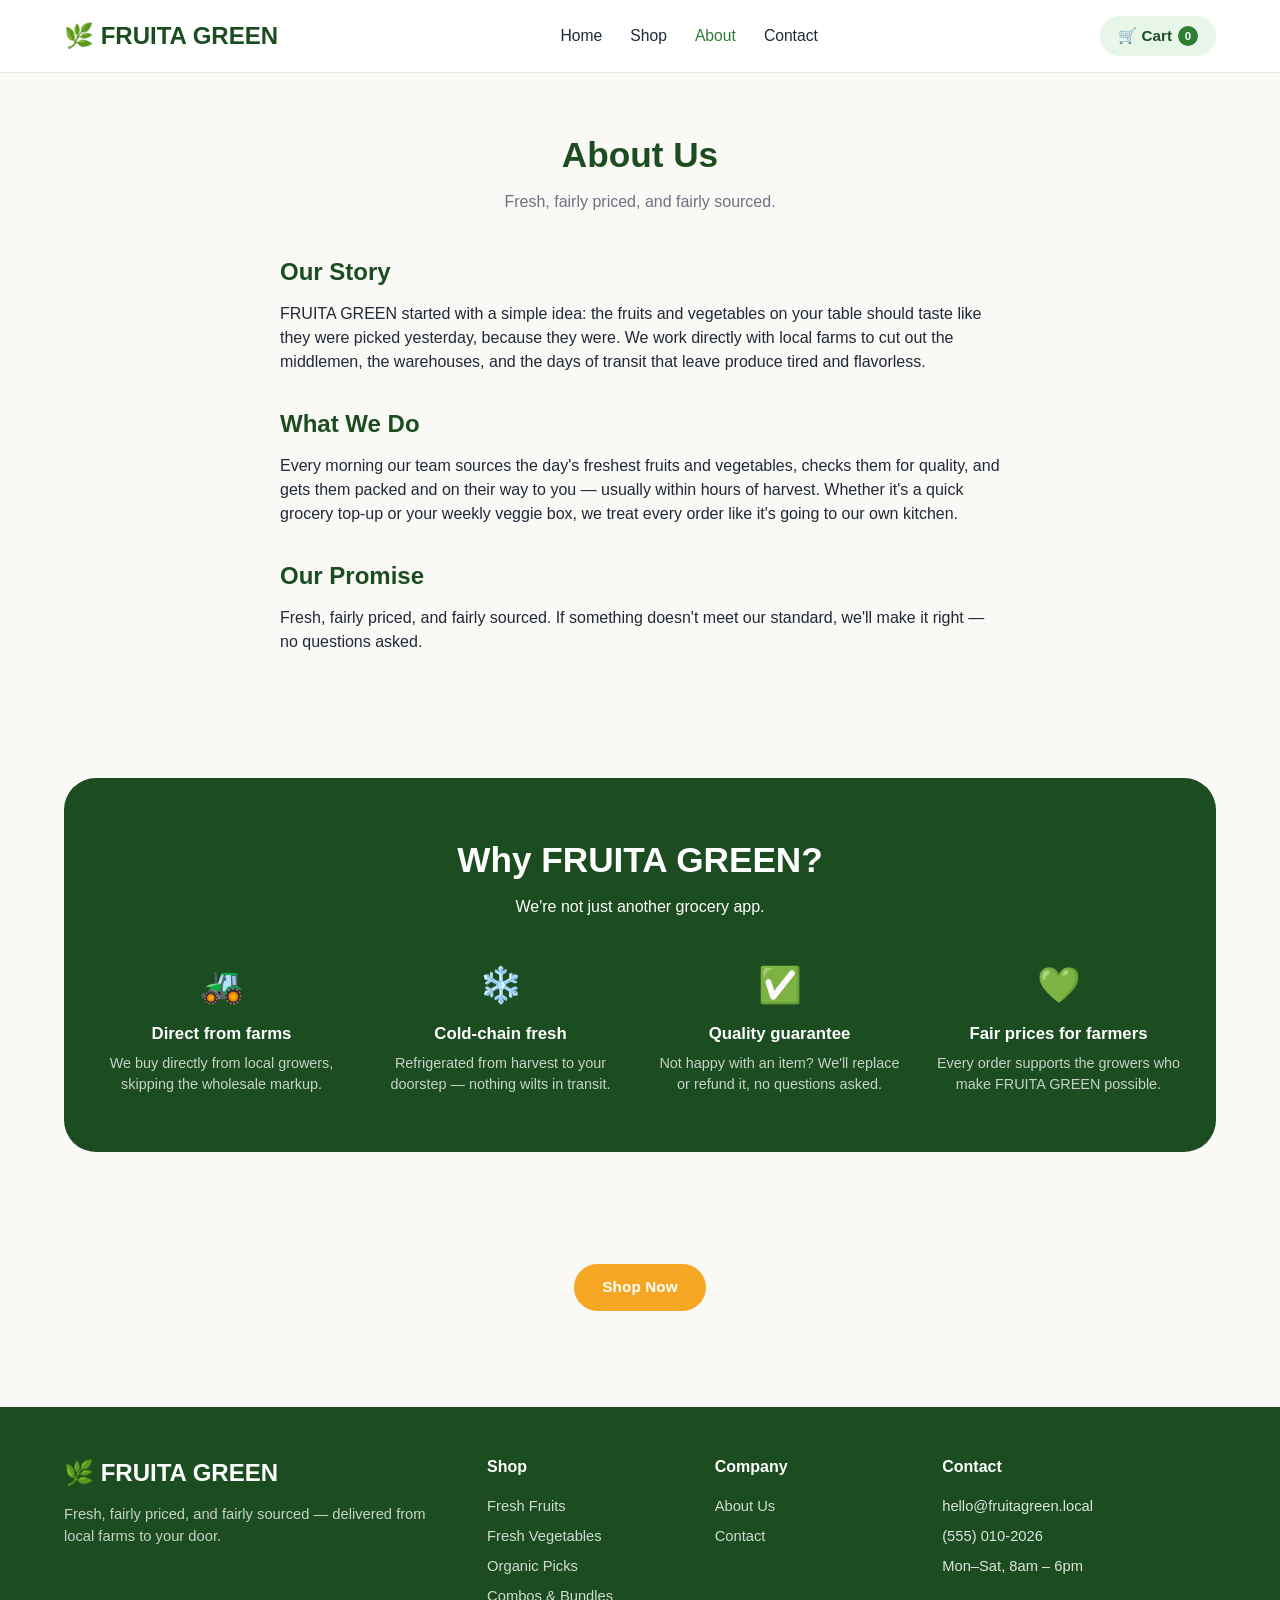
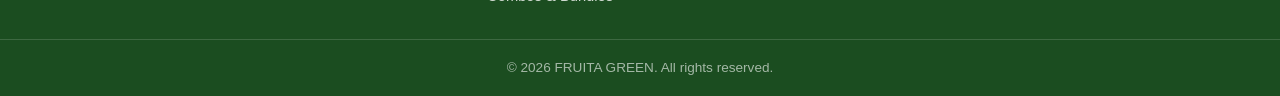
==== about.html @ 2a396cbd "Initial commit: FRUITA GREEN static storefront Static HTML/CSS/JS site rebuilt from the WooCommerce " ====
<!DOCTYPE html>
<html lang="en">
<head>
<meta charset="UTF-8">
<meta name="viewport" content="width=device-width, initial-scale=1.0">
<title>About Us — FRUITA GREEN</title>
<meta name="description" content="FRUITA GREEN sources the freshest fruits and vegetables directly from local farms.">
<link rel="stylesheet" href="styles.css">
</head>
<body>

<header class="site-header">
	<div class="site-header__inner">
		<a href="index.html" class="site-title">FRUITA GREEN</a>
		<nav class="main-navigation">
			<ul>
				<li><a href="index.html">Home</a></li>
				<li><a href="shop.html">Shop</a></li>
				<li><a href="about.html" class="active">About</a></li>
				<li><a href="contact.html">Contact</a></li>
			</ul>
		</nav>
		<div class="header-actions">
			<button type="button" class="cart-toggle" aria-label="Open cart">🛒 Cart <span class="cart-count">0</span></button>
			<button type="button" class="nav-toggle" aria-label="Toggle menu">☰</button>
		</div>
	</div>
</header>

<main>
	<section class="fg-section">
		<div class="fg-section__header">
			<h2>About Us</h2>
			<p>Fresh, fairly priced, and fairly sourced.</p>
		</div>

		<div class="fg-prose">
			<h2>Our Story</h2>
			<p>FRUITA GREEN started with a simple idea: the fruits and vegetables on your table should taste like they were picked yesterday, because they were. We work directly with local farms to cut out the middlemen, the warehouses, and the days of transit that leave produce tired and flavorless.</p>

			<h2>What We Do</h2>
			<p>Every morning our team sources the day's freshest fruits and vegetables, checks them for quality, and gets them packed and on their way to you — usually within hours of harvest. Whether it's a quick grocery top-up or your weekly veggie box, we treat every order like it's going to our own kitchen.</p>

			<h2>Our Promise</h2>
			<p>Fresh, fairly priced, and fairly sourced. If something doesn't meet our standard, we'll make it right — no questions asked.</p>
		</div>
	</section>

	<section class="fg-section">
		<div class="fg-why">
			<div class="fg-section__header">
				<h2>Why FRUITA GREEN?</h2>
				<p>We're not just another grocery app.</p>
			</div>
			<div class="fg-why-grid">
				<div class="fg-why-item">
					<span class="fg-why-item__icon">🚜</span>
					<h3>Direct from farms</h3>
					<p>We buy directly from local growers, skipping the wholesale markup.</p>
				</div>
				<div class="fg-why-item">
					<span class="fg-why-item__icon">❄️</span>
					<h3>Cold-chain fresh</h3>
					<p>Refrigerated from harvest to your doorstep — nothing wilts in transit.</p>
				</div>
				<div class="fg-why-item">
					<span class="fg-why-item__icon">✅</span>
					<h3>Quality guarantee</h3>
					<p>Not happy with an item? We'll replace or refund it, no questions asked.</p>
				</div>
				<div class="fg-why-item">
					<span class="fg-why-item__icon">💚</span>
					<h3>Fair prices for farmers</h3>
					<p>Every order supports the growers who make FRUITA GREEN possible.</p>
				</div>
			</div>
		</div>
	</section>

	<section class="fg-section" style="text-align:center;">
		<a class="button alt" href="shop.html">Shop Now</a>
	</section>
</main>

<footer class="site-footer">
	<div class="container">
		<div>
			<a href="index.html" class="site-title" style="color:#fff;">FRUITA GREEN</a>
			<p style="margin-top:12px;">Fresh, fairly priced, and fairly sourced — delivered from local farms to your door.</p>
		</div>
		<div>
			<h4>Shop</h4>
			<ul>
				<li><a href="shop.html?cat=fresh-fruits">Fresh Fruits</a></li>
				<li><a href="shop.html?cat=fresh-vegetables">Fresh Vegetables</a></li>
				<li><a href="shop.html?cat=organic-picks">Organic Picks</a></li>
				<li><a href="shop.html?cat=combos-bundles">Combos &amp; Bundles</a></li>
			</ul>
		</div>
		<div>
			<h4>Company</h4>
			<ul>
				<li><a href="about.html">About Us</a></li>
				<li><a href="contact.html">Contact</a></li>
			</ul>
		</div>
		<div>
			<h4>Contact</h4>
			<ul>
				<li>hello@fruitagreen.local</li>
				<li>(555) 010-2026</li>
				<li>Mon–Sat, 8am – 6pm</li>
			</ul>
		</div>
	</div>
	<div class="footer-bottom">&copy; 2026 FRUITA GREEN. All rights reserved.</div>
</footer>

<div class="cart-overlay"></div>
<div class="cart-drawer">
	<div class="cart-drawer__header">
		<h3>Your Cart</h3>
		<button type="button" class="cart-drawer__close" aria-label="Close cart">&times;</button>
	</div>
	<div class="cart-drawer__items"></div>
	<div class="cart-drawer__footer">
		<div class="cart-drawer__subtotal"><span>Subtotal</span><span class="cart-drawer__subtotal-value">$0.00</span></div>
		<button type="button" class="button alt cart-drawer__checkout">Place Order</button>
		<p class="cart-confirm">Thanks! This is a demo storefront, so no payment is taken here — call <strong>(555) 010-2026</strong> or email <strong>hello@fruitagreen.local</strong> with your cart and we'll confirm delivery.</p>
	</div>
</div>
<div class="toast"></div>

<script src="products.js"></script>
<script src="script.js"></script>
</body>
</html>
---- styles.css ----
/* FRUITA GREEN — static site styles, built from the brand tokens in
   wordpress/wp-content/themes/fruitagreen-child/style.css */

:root {
	--fg-green-900: #1B4D20;
	--fg-green-700: #2E7D32;
	--fg-green-500: #4CAF50;
	--fg-green-200: #C8E6C9;
	--fg-green-100: #E8F5E9;
	--fg-orange: #F5A623;
	--fg-orange-dark: #D98A0A;
	--fg-cream: #FAF9F6;
	--fg-white: #FFFFFF;
	--fg-text: #1F2937;
	--fg-text-muted: #6B7280;
	--fg-border: #E5E7EB;
	--fg-radius: 14px;
	--fg-radius-sm: 8px;
	--fg-shadow: 0 4px 16px rgba(27, 77, 32, 0.08);
	--fg-font-heading: 'Poppins', -apple-system, BlinkMacSystemFont, sans-serif;
	--fg-font-body: 'Inter', -apple-system, BlinkMacSystemFont, sans-serif;
}

* { box-sizing: border-box; }
html { scroll-behavior: smooth; }
body {
	margin: 0;
	font-family: var(--fg-font-body);
	color: var(--fg-text);
	background: var(--fg-cream);
	line-height: 1.5;
}
img { max-width: 100%; }
a { color: var(--fg-green-700); text-decoration: none; }
a:hover { color: var(--fg-orange-dark); }
h1, h2, h3, h4 {
	font-family: var(--fg-font-heading);
	font-weight: 600;
	color: var(--fg-green-900);
	margin: 0 0 12px;
}
p { margin: 0 0 12px; color: var(--fg-text); }
ul { margin: 0; padding: 0; list-style: none; }

.container { max-width: 1200px; margin: 0 auto; padding: 0 24px; }

/* Buttons */
.button {
	display: inline-block;
	background: var(--fg-green-700);
	color: var(--fg-white);
	border: none;
	border-radius: 999px;
	padding: 12px 28px;
	font-weight: 600;
	font-size: 0.95em;
	letter-spacing: 0.01em;
	cursor: pointer;
	transition: background 0.2s ease, transform 0.15s ease;
}
.button:hover { background: var(--fg-orange); color: var(--fg-white); transform: translateY(-1px); }
.button.alt { background: var(--fg-orange); }
.button.alt:hover { background: var(--fg-orange-dark); }
.button.outline { background: transparent; color: var(--fg-green-700); border: 2px solid var(--fg-green-700); padding: 10px 26px; }
.button.outline:hover { background: var(--fg-green-700); color: var(--fg-white); }
.button.small { padding: 8px 18px; font-size: 0.85em; }
.button:disabled { opacity: 0.6; cursor: not-allowed; transform: none; }

/* Header */
.site-header {
	background: var(--fg-white);
	border-bottom: 1px solid var(--fg-border);
	position: sticky;
	top: 0;
	z-index: 50;
}
.site-header__inner {
	display: flex;
	align-items: center;
	justify-content: space-between;
	padding: 16px 24px;
	max-width: 1200px;
	margin: 0 auto;
	gap: 16px;
}
.site-title {
	font-family: var(--fg-font-heading);
	font-size: 1.5em;
	font-weight: 700;
	color: var(--fg-green-900);
	white-space: nowrap;
}
.site-title::before { content: "🌿 "; }

.main-navigation ul { display: flex; gap: 28px; }
.main-navigation a {
	font-weight: 500;
	color: var(--fg-text);
	font-size: 0.98em;
}
.main-navigation a:hover, .main-navigation a.active { color: var(--fg-green-700); }

.header-actions { display: flex; align-items: center; gap: 12px; }
.nav-toggle {
	display: none;
	background: none;
	border: none;
	font-size: 1.5em;
	cursor: pointer;
	color: var(--fg-green-900);
}

.cart-toggle {
	position: relative;
	background: var(--fg-green-100);
	border: none;
	border-radius: 999px;
	padding: 10px 18px;
	font-weight: 600;
	color: var(--fg-green-900);
	cursor: pointer;
	font-size: 0.95em;
	display: flex;
	align-items: center;
	gap: 6px;
}
.cart-toggle:hover { background: var(--fg-green-200); }
.cart-count {
	background: var(--fg-green-700);
	color: var(--fg-white);
	border-radius: 999px;
	min-width: 20px;
	height: 20px;
	font-size: 0.75em;
	display: inline-flex;
	align-items: center;
	justify-content: center;
	padding: 0 5px;
}

/* Hero */
.fg-hero {
	background: linear-gradient(135deg, var(--fg-green-100) 0%, var(--fg-cream) 60%);
	padding: 72px 24px;
	text-align: center;
	border-radius: 0 0 32px 32px;
}
.fg-hero__eyebrow {
	display: inline-block;
	background: var(--fg-green-200);
	color: var(--fg-green-900);
	font-weight: 600;
	font-size: 0.8em;
	padding: 6px 16px;
	border-radius: 999px;
	margin-bottom: 16px;
}
.fg-hero__title {
	font-size: clamp(2rem, 4vw, 3.2rem);
	margin: 0 0 16px;
	line-height: 1.15;
}
.fg-hero__title span { color: var(--fg-green-700); }
.fg-hero__subtitle {
	max-width: 560px;
	margin: 0 auto 32px;
	color: var(--fg-text-muted);
	font-size: 1.1em;
}
.fg-hero__actions .button { margin: 0 8px; }

/* Trust strip */
.fg-trust {
	display: flex;
	flex-wrap: wrap;
	justify-content: center;
	gap: 32px;
	padding: 32px 24px;
	background: var(--fg-white);
	text-align: center;
}
.fg-trust__item { max-width: 200px; }
.fg-trust__icon { font-size: 2rem; display: block; margin-bottom: 8px; }
.fg-trust__label { font-weight: 600; color: var(--fg-green-900); display: block; }
.fg-trust__desc { font-size: 0.85em; color: var(--fg-text-muted); margin: 0; }

/* Section shell */
.fg-section { padding: 56px 24px; max-width: 1200px; margin: 0 auto; }
.fg-section__header { text-align: center; max-width: 560px; margin: 0 auto 40px; }
.fg-section__header h2 { font-size: clamp(1.6rem, 3vw, 2.2rem); margin-bottom: 8px; }
.fg-section__header p { color: var(--fg-text-muted); margin: 0; }

/* Category tiles */
.fg-categories {
	display: grid;
	grid-template-columns: repeat(auto-fit, minmax(220px, 1fr));
	gap: 24px;
}
.fg-category-card {
	background: var(--fg-white);
	border-radius: var(--fg-radius);
	padding: 28px 20px;
	text-align: center;
	box-shadow: var(--fg-shadow);
	transition: transform 0.2s ease, box-shadow 0.2s ease;
	display: block;
	border: 2px solid transparent;
	cursor: pointer;
}
.fg-category-card:hover, .fg-category-card.active {
	transform: translateY(-4px);
	box-shadow: 0 10px 24px rgba(27, 77, 32, 0.14);
}
.fg-category-card.active { border-color: var(--fg-green-500); }
.fg-category-card__icon { font-size: 2.4rem; display: block; margin-bottom: 12px; }
.fg-category-card__title { font-family: var(--fg-font-heading); font-weight: 600; color: var(--fg-green-900); display: block; margin-bottom: 4px; }
.fg-category-card__count { font-size: 0.85em; color: var(--fg-text-muted); }

/* Shop filter tabs */
.fg-filters {
	display: flex;
	flex-wrap: wrap;
	gap: 10px;
	justify-content: center;
	margin-bottom: 36px;
}
.fg-filter-btn {
	background: var(--fg-white);
	border: 1px solid var(--fg-border);
	color: var(--fg-text);
	border-radius: 999px;
	padding: 8px 20px;
	font-weight: 500;
	cursor: pointer;
	font-size: 0.9em;
}
.fg-filter-btn:hover { border-color: var(--fg-green-500); }
.fg-filter-btn.active { background: var(--fg-green-700); color: var(--fg-white); border-color: var(--fg-green-700); }

/* Product grid */
.products-grid {
	display: grid;
	grid-template-columns: repeat(auto-fill, minmax(230px, 1fr));
	gap: 24px;
}
.product-card {
	background: var(--fg-white);
	border-radius: var(--fg-radius);
	padding: 20px;
	box-shadow: var(--fg-shadow);
	position: relative;
	transition: transform 0.2s ease;
	display: flex;
	flex-direction: column;
}
.product-card:hover { transform: translateY(-4px); }
.product-card__media {
	background: var(--fg-green-100);
	border-radius: var(--fg-radius-sm);
	height: 120px;
	display: flex;
	align-items: center;
	justify-content: center;
	font-size: 3.2rem;
	margin-bottom: 14px;
}
.product-card__cat { font-size: 0.75em; color: var(--fg-text-muted); text-transform: uppercase; letter-spacing: 0.04em; margin-bottom: 4px; }
.product-card__title { font-size: 1.02em; margin-bottom: 6px; }
.product-card__desc { font-size: 0.85em; color: var(--fg-text-muted); margin-bottom: 10px; flex-grow: 1; }
.product-card__price { color: var(--fg-green-700); font-weight: 700; margin-bottom: 14px; font-size: 1.05em; }
.product-card__price .was { color: var(--fg-text-muted); text-decoration: line-through; font-weight: 500; margin-right: 8px; font-size: 0.9em; }
.product-card__price .now { color: var(--fg-orange-dark); }
.product-card__actions { display: flex; }
.product-card__actions .button { width: 100%; text-align: center; }

.fg-badge {
	position: absolute;
	top: 12px;
	left: 12px;
	background: var(--fg-green-700);
	color: #fff;
	font-size: 0.7em;
	font-weight: 700;
	padding: 4px 10px;
	border-radius: 999px;
	z-index: 2;
	text-transform: uppercase;
	letter-spacing: 0.03em;
}
.fg-badge--organic { background: var(--fg-green-500); }
.fg-badge--sale { background: var(--fg-orange); }

/* Why us */
.fg-why { background: var(--fg-green-900); color: var(--fg-white); border-radius: 32px; padding: 56px 32px; }
.fg-why .fg-section__header h2, .fg-why .fg-section__header p { color: var(--fg-white); }
.fg-why-grid { display: grid; grid-template-columns: repeat(auto-fit, minmax(200px, 1fr)); gap: 28px; }
.fg-why-item { text-align: center; }
.fg-why-item__icon { font-size: 2.2rem; display: block; margin-bottom: 10px; }
.fg-why-item h3 { color: var(--fg-white); font-size: 1.05em; margin-bottom: 6px; }
.fg-why-item p { color: rgba(255,255,255,0.75); font-size: 0.9em; margin: 0; }

/* Newsletter */
.fg-newsletter { background: var(--fg-orange); border-radius: 32px; padding: 48px 32px; text-align: center; color: var(--fg-white); }
.fg-newsletter h2 { color: var(--fg-white); margin-bottom: 8px; }
.fg-newsletter p { color: rgba(255,255,255,0.9); margin-bottom: 24px; }
.fg-newsletter-form { display: flex; justify-content: center; gap: 8px; flex-wrap: wrap; }
.fg-newsletter-form input[type="email"] { padding: 12px 20px; border-radius: 999px; border: none; min-width: 260px; font-family: var(--fg-font-body); }
.fg-newsletter-form .button { background: var(--fg-green-900); }
.fg-newsletter-form .button:hover { background: var(--fg-green-700); }

/* About / Contact content blocks */
.fg-prose { max-width: 720px; margin: 0 auto; }
.fg-prose h2 { margin-top: 32px; }
.fg-prose h2:first-child { margin-top: 0; }
.fg-contact-grid { display: grid; grid-template-columns: 1fr 1fr; gap: 48px; align-items: start; }
.fg-contact-info { background: var(--fg-white); border-radius: var(--fg-radius); padding: 28px; box-shadow: var(--fg-shadow); }
.fg-contact-info li { display: flex; gap: 10px; margin-bottom: 14px; align-items: flex-start; }
.fg-contact-info li:last-child { margin-bottom: 0; }
.fg-contact-info .icon { font-size: 1.2em; }
.fg-form { background: var(--fg-white); border-radius: var(--fg-radius); padding: 28px; box-shadow: var(--fg-shadow); }
.fg-form label { display: block; font-weight: 600; margin-bottom: 6px; font-size: 0.9em; }
.fg-form input, .fg-form textarea {
	width: 100%;
	padding: 10px 14px;
	border: 1px solid var(--fg-border);
	border-radius: var(--fg-radius-sm);
	font-family: var(--fg-font-body);
	margin-bottom: 18px;
	font-size: 0.95em;
}
.fg-form input:focus, .fg-form textarea:focus { outline: 2px solid var(--fg-green-500); border-color: transparent; }
.fg-form-note { font-size: 0.85em; color: var(--fg-text-muted); margin-top: 12px; }

/* Footer */
.site-footer { background: var(--fg-green-900); color: rgba(255,255,255,0.85); margin-top: 40px; }
.site-footer .container { padding: 48px 24px 24px; display: grid; grid-template-columns: 2fr 1fr 1fr 1.4fr; gap: 32px; }
.site-footer h4 { color: var(--fg-white); font-size: 1em; margin-bottom: 16px; }
.site-footer a { color: rgba(255,255,255,0.8); }
.site-footer a:hover { color: var(--fg-orange); }
.site-footer li { margin-bottom: 8px; font-size: 0.92em; }
.site-footer p { color: rgba(255,255,255,0.75); font-size: 0.92em; }
.footer-bottom { border-top: 1px solid rgba(255,255,255,0.15); text-align: center; padding: 18px 24px; font-size: 0.85em; color: rgba(255,255,255,0.6); }

/* Cart drawer */
.cart-overlay {
	position: fixed; inset: 0; background: rgba(0,0,0,0.4); z-index: 90;
	opacity: 0; pointer-events: none; transition: opacity 0.2s ease;
}
.cart-overlay.open { opacity: 1; pointer-events: auto; }
.cart-drawer {
	position: fixed; top: 0; right: -420px; width: 380px; max-width: 92vw; height: 100%;
	background: var(--fg-white); z-index: 91; box-shadow: -8px 0 24px rgba(0,0,0,0.15);
	transition: right 0.25s ease; display: flex; flex-direction: column;
}
.cart-drawer.open { right: 0; }
.cart-drawer__header { display: flex; justify-content: space-between; align-items: center; padding: 20px 24px; border-bottom: 1px solid var(--fg-border); }
.cart-drawer__header h3 { margin: 0; }
.cart-drawer__close { background: none; border: none; font-size: 1.4em; cursor: pointer; color: var(--fg-text-muted); }
.cart-drawer__items { flex: 1; overflow-y: auto; padding: 16px 24px; }
.cart-item { display: flex; gap: 12px; padding: 14px 0; border-bottom: 1px solid var(--fg-border); align-items: center; }
.cart-item__icon { font-size: 1.8em; width: 44px; height: 44px; background: var(--fg-green-100); border-radius: var(--fg-radius-sm); display: flex; align-items: center; justify-content: center; flex-shrink: 0; }
.cart-item__body { flex: 1; min-width: 0; }
.cart-item__title { font-weight: 600; font-size: 0.92em; margin-bottom: 2px; }
.cart-item__price { font-size: 0.85em; color: var(--fg-text-muted); }
.cart-item__qty { display: flex; align-items: center; gap: 8px; margin-top: 6px; }
.cart-item__qty button { width: 24px; height: 24px; border-radius: 50%; border: 1px solid var(--fg-border); background: var(--fg-white); cursor: pointer; line-height: 1; }
.cart-item__remove { background: none; border: none; color: var(--fg-text-muted); cursor: pointer; font-size: 0.8em; text-decoration: underline; }
.cart-drawer__footer { padding: 20px 24px; border-top: 1px solid var(--fg-border); }
.cart-drawer__subtotal { display: flex; justify-content: space-between; font-weight: 700; margin-bottom: 16px; font-size: 1.05em; }
.cart-empty { text-align: center; color: var(--fg-text-muted); padding: 40px 0; }
.cart-drawer__footer .button { width: 100%; text-align: center; }
.cart-confirm { display: none; background: var(--fg-green-100); color: var(--fg-green-900); border-radius: var(--fg-radius-sm); padding: 12px; font-size: 0.85em; margin-top: 12px; }
.cart-confirm.show { display: block; }

.toast {
	position: fixed; bottom: 24px; left: 50%; transform: translateX(-50%) translateY(20px);
	background: var(--fg-green-900); color: var(--fg-white); padding: 12px 24px; border-radius: 999px;
	font-size: 0.9em; z-index: 100; opacity: 0; pointer-events: none; transition: all 0.25s ease;
}
.toast.show { opacity: 1; transform: translateX(-50%) translateY(0); }

/* Responsive */
@media (max-width: 900px) {
	.fg-contact-grid { grid-template-columns: 1fr; }
	.site-footer .container { grid-template-columns: 1fr 1fr; }
}
@media (max-width: 768px) {
	.fg-hero { padding: 48px 20px; border-radius: 0 0 24px 24px; }
	.fg-section { padding: 40px 20px; }
	.fg-why, .fg-newsletter { border-radius: 20px; }
	.nav-toggle { display: block; }
	.main-navigation {
		position: absolute; top: 100%; left: 0; right: 0; background: var(--fg-white);
		border-bottom: 1px solid var(--fg-border); display: none; box-shadow: 0 8px 16px rgba(0,0,0,0.06);
	}
	.main-navigation.open { display: block; }
	.main-navigation ul { flex-direction: column; padding: 16px 24px; gap: 16px; }
	.site-footer .container { grid-template-columns: 1fr; }
}
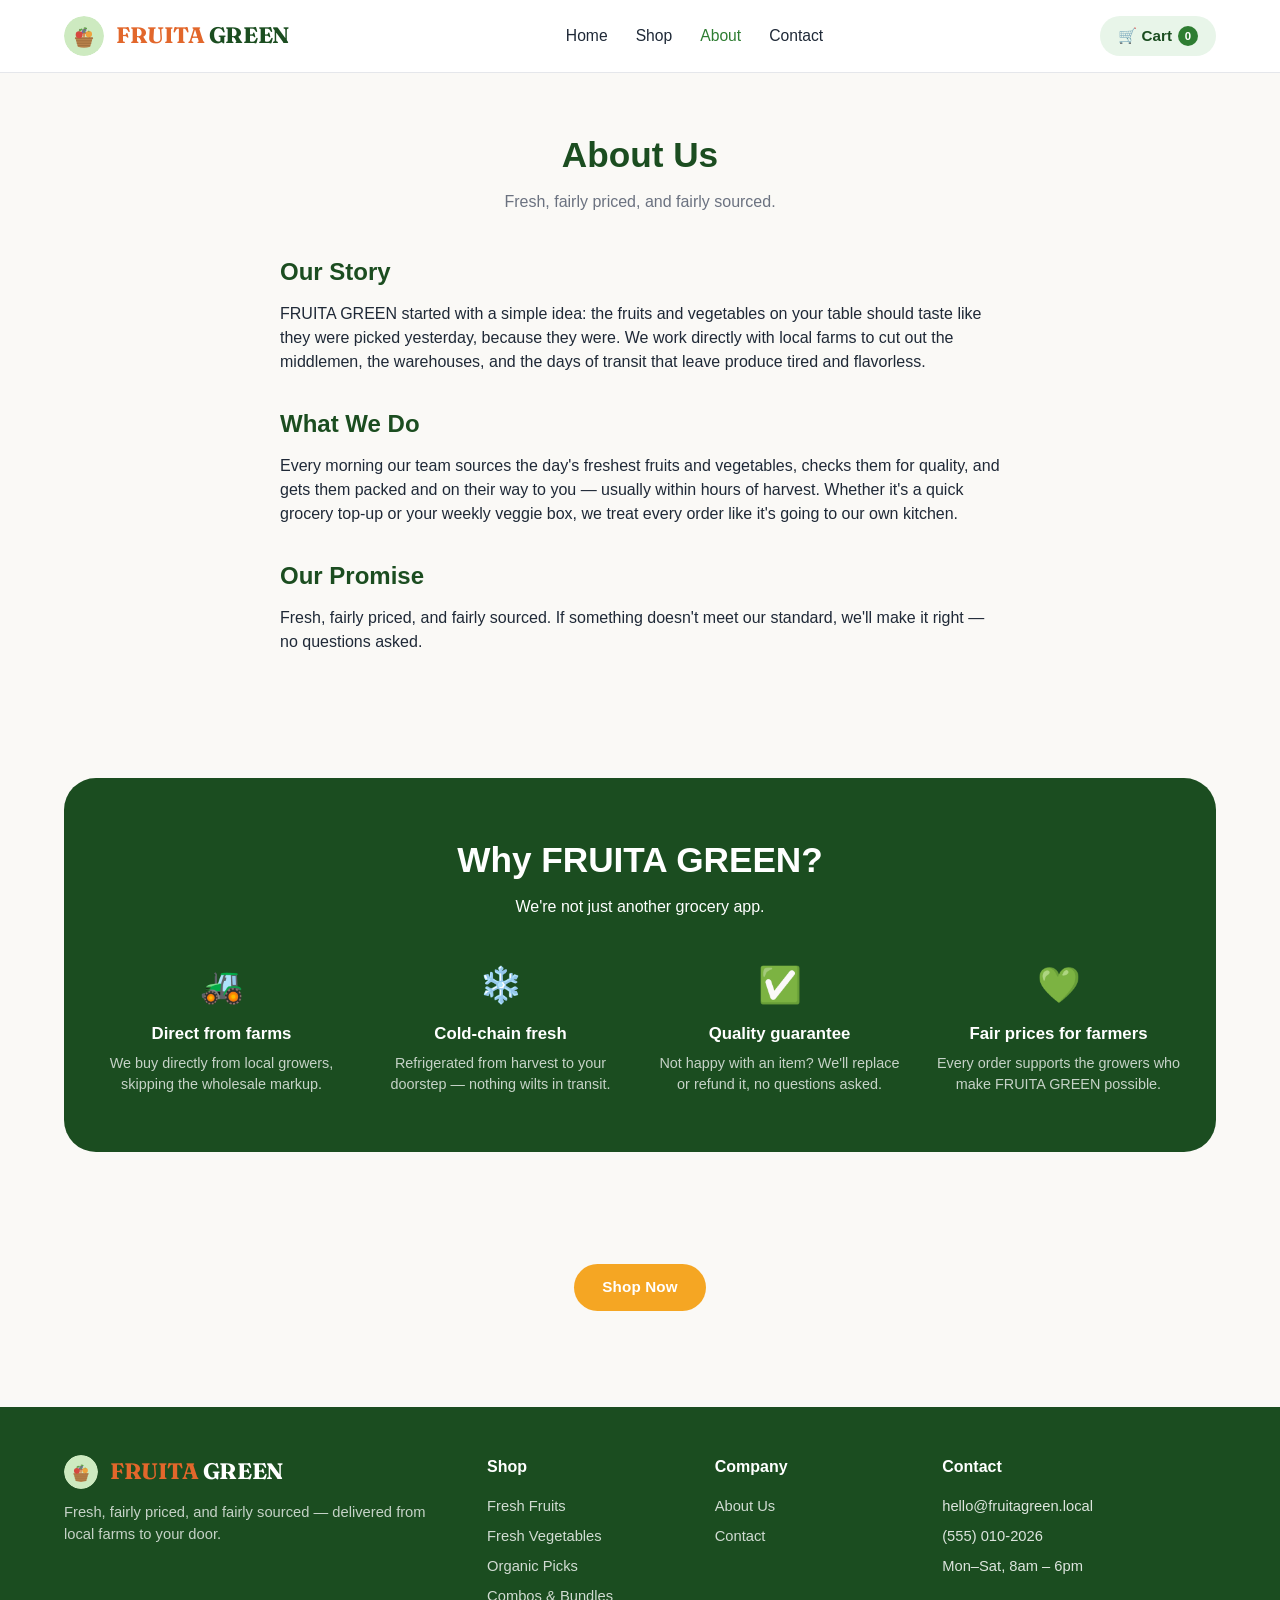
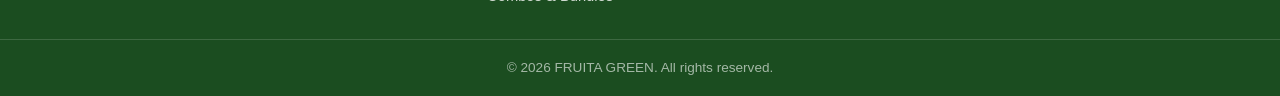
==== commit 06b2e40a: "Add real FRUITA GREEN logo lockup to header, footer, and favicon Extracted the icon artwork and word" ====
--- a/about.html
+++ b/about.html
@@ -5,13 +5,19 @@
 <meta name="viewport" content="width=device-width, initial-scale=1.0">
 <title>About Us — FRUITA GREEN</title>
 <meta name="description" content="FRUITA GREEN sources the freshest fruits and vegetables directly from local farms.">
+<link rel="icon" type="image/svg+xml" href="assets/logo-icon.svg">
+<link rel="preconnect" href="https://fonts.googleapis.com">
+<link href="https://fonts.googleapis.com/css2?family=Fraunces:wght@700&display=swap" rel="stylesheet">
 <link rel="stylesheet" href="styles.css">
 </head>
 <body>
 
 <header class="site-header">
 	<div class="site-header__inner">
-		<a href="index.html" class="site-title">FRUITA GREEN</a>
+		<a href="index.html" class="site-logo">
+			<img src="assets/logo-icon.svg" alt="" class="site-logo-icon" width="40" height="40">
+			<span class="site-logo-text"><span class="accent">FRUITA</span> <span class="primary">GREEN</span></span>
+		</a>
 		<nav class="main-navigation">
 			<ul>
 				<li><a href="index.html">Home</a></li>
@@ -85,7 +91,10 @@
 <footer class="site-footer">
 	<div class="container">
 		<div>
-			<a href="index.html" class="site-title" style="color:#fff;">FRUITA GREEN</a>
+			<a href="index.html" class="site-logo footer-logo">
+				<img src="assets/logo-icon.svg" alt="" class="site-logo-icon" width="34" height="34">
+				<span class="site-logo-text"><span class="accent">FRUITA</span> <span class="primary">GREEN</span></span>
+			</a>
 			<p style="margin-top:12px;">Fresh, fairly priced, and fairly sourced — delivered from local farms to your door.</p>
 		</div>
 		<div>
--- a/styles.css
+++ b/styles.css
@@ -83,14 +83,29 @@
 	margin: 0 auto;
 	gap: 16px;
 }
-.site-title {
-	font-family: var(--fg-font-heading);
-	font-size: 1.5em;
+.site-logo {
+	display: flex;
+	align-items: center;
+	gap: 12px;
+	white-space: nowrap;
+}
+.site-logo-icon {
+	width: 40px;
+	height: 40px;
+	border-radius: 50%;
+	flex-shrink: 0;
+	display: block;
+}
+.site-logo-text {
+	font-family: 'Fraunces', var(--fg-font-heading);
+	font-size: 1.4em;
 	font-weight: 700;
-	color: var(--fg-green-900);
-	white-space: nowrap;
-}
-.site-title::before { content: "🌿 "; }
+	letter-spacing: -0.02em;
+}
+.site-logo-text .accent { color: #E2672B; }
+.site-logo-text .primary { color: var(--fg-green-900); }
+.footer-logo .site-logo-icon { width: 34px; height: 34px; }
+.footer-logo .site-logo-text .primary { color: var(--fg-white); }
 
 .main-navigation ul { display: flex; gap: 28px; }
 .main-navigation a {
